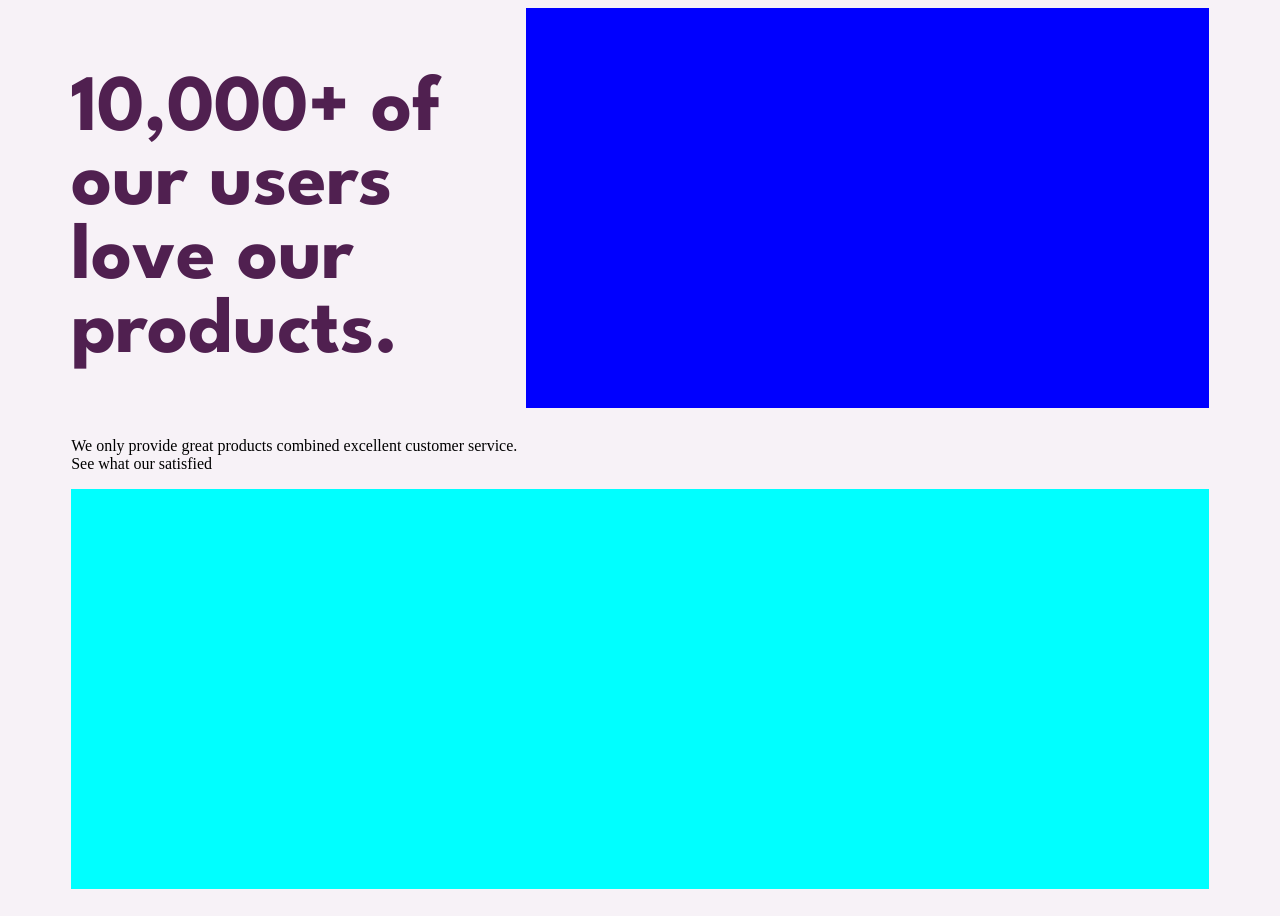
==== index.html @ 086ba493 "First commit" ====
<!DOCTYPE html>
<html lang="en">

<head>
  <meta charset="UTF-8" />
  <meta name="viewport" content="width=device-width, initial-scale=1.0" />
  <!-- displays site properly based on user's device -->

  <link rel="icon" type="image/png" sizes="32x32" href="./images/favicon-32x32.png" />
  <link rel="stylesheet" href="css/app.css">

  <title>Frontend Mentor | Social proof section</title>
</head>

<body>

  <section>
    <!-- Container -->
    <div class="container">
      <!-- Top flex row -->
      <div class="flex_row">
        <div class="left_col">
          <h1 class="lead_text dark_magenta_text fs_80">10,000+ of our users love our products.</h1>
          <p>We only provide great products combined excellent customer service. See what our satisfied </p>
        </div>
        <div class="col bg_blue">

        </div>
      </div>
      <!-- Bottom flex row -->
      <div class="flex_row">
        <div class="col bg_cyan">

        </div>
      </div>

    </div>
  </section>


</body>

</html>
---- css/app.css ----
/* Fonts */
@import url('https://fonts.googleapis.com/css2?family=League+Spartan:wght@100..900&display=swap');
/* Fonts */

* {
  border: 0px;
  padding: 0px;
  box-sizing: border-box;
}
body {
  width: auto;
  height: 100vh;
  background-color: var(--Light-Grayish-Magenta);
}
/* Container */
.container {
  width: min(90%, 1440px);
  margin: auto;
}
/* Row */
.flex_row {
  display: flex;
  flex-wrap: wrap;
}
/* Var colors */


:root {
  /* Primary */
  --Dark-Magenta: hsl(300, 43%, 22%);
  --Soft-Pink: hsl(333, 80%, 67%);

  /* Neutral */
  --Dark-Grayish-Magenta: hsl(303, 10%, 53%);
  --Light-Grayish-Magenta: hsl(300, 24%, 96%);
  --White: hsl(0, 0%, 100%);
}
/* Var colors */

/* Font size */
.fs_16 {
  font-size: 1rem;
}
.fs_18{
    font-size: 1.125rem;
}
.fs_20{
    font-size: 1.25rem;
}
.fs_22{
    font-size: 1.375rem;
}
.fs_24{
    font-size: 1.5rem;
}
.fs_30{
    font-size: 1.875rem;
}
.fs_80{
    font-size: 5rem;
}
/* Margins */
.mt_1 {
  margin-top: 1rem;
}
.mt_2 {
  margin-top: 2rem;
}
.mt_3 {
  margin-top: 3rem;
}
.mt_4 {
    margin-top: 4rem;
}
.mt_5{
    margin-top: 5rem;
}

/* Margins */

/* Padding */

/* Padding */

/* Typography */
.lead_text{
    font-family: "League Spartan", sans-serif;
}
.dark_magenta_text{
    color: var(--Dark-Magenta);
}
/*  */
.red {
  border: 1px solid red;
}
.blue {
  border: 1px solid red;
}

.left_col {
  width: 40%;
  height: auto;
}
.bg_blue {
  width: 60%;
  height: 400px;
  background-color: blue;
}
.bg_cyan {
  width: 100%;
  height: 400px;
  background-color: cyan;
}

/* Responsive */
@media (max-width: 768px) {
  .container {
  width: min(90%, 768px);
  margin: auto;
  }
  .flex_row {
    display: row;
    flex-direction: column;
  }
  .col {
    width: 100%;
  }
}
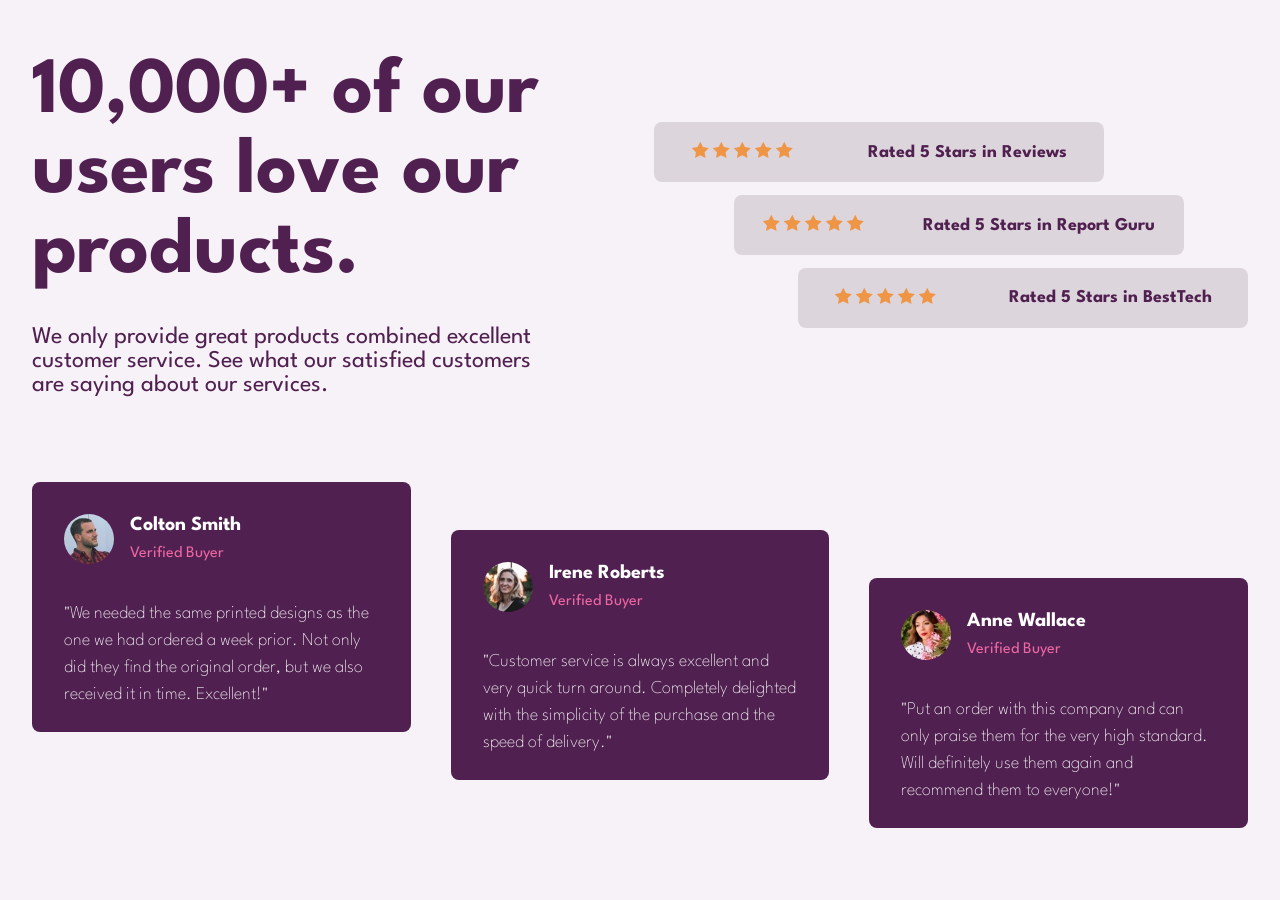
==== commit 01643a17: "I am working on the responsiveness" ====
--- a/index.html
+++ b/index.html
@@ -10,34 +10,130 @@
   <link rel="stylesheet" href="css/app.css">
 
   <title>Frontend Mentor | Social proof section</title>
+
 </head>
 
 <body>
+  <!-- Container -->
+  <div class="container">
+    <!-- Top row -->
+    <div class="flex_wrapper">
+      <!-- Left column -->
+      <div class="left_col">
+        <h1 class="lead_text dark_magenta_text fs_80 fw_600">10,000+ of our users love our products.</h1>
+        <p class="sub_text dark_magenta_text fs_24 fw_400 mt_2">We only provide great products combined excellent
+          customer
+          service. See what our satisfied customers are saying about our services.</p>
+      </div>
 
-  <section>
-    <!-- Container -->
-    <div class="container">
-      <!-- Top flex row -->
-      <div class="flex_row">
-        <div class="left_col">
-          <h1 class="lead_text dark_magenta_text fs_80">10,000+ of our users love our products.</h1>
-          <p>We only provide great products combined excellent customer service. See what our satisfied </p>
+      <!-- Right column -->
+      <div class="right_col">
+        <!-- Rating -->
+        <!-- 1 -->
+        <div class="rating">
+          <div class="col_1">
+            <img src="./images/icon-star.svg" alt="star icon" class="star_icon">
+            <img src="./images/icon-star.svg" alt="star icon" class="star_icon">
+            <img src="./images/icon-star.svg" alt="star icon" class="star_icon">
+            <img src="./images/icon-star.svg" alt="star icon" class="star_icon">
+            <img src="./images/icon-star.svg" alt="star icon" class="star_icon">
+          </div>
+          <div class="col_1">
+            <p class="dark_magenta_text fs_18 fw_700">Rated 5 Stars in Reviews</p>
+          </div>
         </div>
-        <div class="col bg_blue">
+        <!-- 1 -->
 
+        <!-- 2 -->
+        <div class="rating">
+          <div class="col_1">
+            <img src="./images/icon-star.svg" alt="star icon" class="star_icon">
+            <img src="./images/icon-star.svg" alt="star icon" class="star_icon">
+            <img src="./images/icon-star.svg" alt="star icon" class="star_icon">
+            <img src="./images/icon-star.svg" alt="star icon" class="star_icon">
+            <img src="./images/icon-star.svg" alt="star icon" class="star_icon">
+          </div>
+          <div class="col_1">
+            <p class="dark_magenta_text fs_18 fw_700">Rated 5 Stars in Report Guru</p>
+          </div>
+        </div>
+        <!-- 2 -->
+
+        <!-- 3 -->
+        <div class="rating">
+          <div class="col_1">
+            <img src="./images/icon-star.svg" alt="star icon" class="star_icon">
+            <img src="./images/icon-star.svg" alt="star icon" class="star_icon">
+            <img src="./images/icon-star.svg" alt="star icon" class="star_icon">
+            <img src="./images/icon-star.svg" alt="star icon" class="star_icon">
+            <img src="./images/icon-star.svg" alt="star icon" class="star_icon">
+          </div>
+          <div class="col_1">
+            <p class="dark_magenta_text fs_18 fw_700">Rated 5 Stars in BestTech</p>
+          </div>
+          <!-- 3 -->
         </div>
       </div>
-      <!-- Bottom flex row -->
-      <div class="flex_row">
-        <div class="col bg_cyan">
+    </div>
 
+    <!-- Bottom row -->
+    <!-- This column wraps the review cards -->
+    <div class="col_wrapper">
+      <!-- Review card -->
+
+      <!-- Colton -->
+      <div class="review_card">
+        <!-- User info -->
+        <div class="user_info">
+          <div class="col">
+            <img src="./images/image-colton.jpg" width="" alt="">
+          </div>
+          <div class="col">
+            <h6 class="text_white fs_20">Colton Smith</h6>
+            <p class="soft_pink_text fs_16 mt_1">Verified Buyer</p>
+          </div>
         </div>
+
+        <!-- Review text -->
+        <p class="text_white fs_18 fw_100 mt_2">"We needed the same printed designs as the one we had ordered a week prior. Not only did they find the original order, but we also received it in time. Excellent!"</p>
       </div>
+      <!--  -->
 
+      <!-- Irene -->
+      <div class="review_card">
+        <div class="user_info">
+          <div class="col">
+            <img src="./images/image-irene.jpg" width="" alt="">
+          </div>
+          <div class="col">
+            <h6 class="text_white fs_20">Irene Roberts</h6>
+            <p class="soft_pink_text fs_16 mt_1">Verified Buyer</p>
+          </div>
+        </div>
+
+        <!-- Review text -->
+        <p class="text_white fw_100 fs_18 mt_2">"Customer service is always excellent and very quick turn around. Completely delighted with the simplicity of the purchase and the speed of delivery."</p>
+      </div>
+      <!--  -->
+
+      <!-- Anne -->
+      <div class="review_card">
+        <div class="user_info">
+          <div class="col">
+            <img src="./images/image-anne.jpg" width="" alt="">
+          </div>
+          <div class="col">
+            <h6 class="text_white fs_20">Anne Wallace</h6>
+            <p class="soft_pink_text fs_16 mt_1">Verified Buyer</p>
+          </div>
+        </div>
+
+        <!-- Review text -->
+        <p class="text_white fw_100 fs_18 mt_2">"Put an order with this company and can only praise them for the very high standard. Will definitely use them again and recommend them to everyone!"</p>
+      </div>
+      <!--  -->
     </div>
-  </section>
-
-
+  </div>
 </body>
 
 </html>
--- a/css/app.css
+++ b/css/app.css
@@ -1,128 +1,200 @@
-/* Fonts */
-@import url('https://fonts.googleapis.com/css2?family=League+Spartan:wght@100..900&display=swap');
-/* Fonts */
-
-* {
-  border: 0px;
-  padding: 0px;
+/* Font */
+@import url("https://fonts.googleapis.com/css2?family=League+Spartan:wght@100..900&display=swap");
+
+body {
+  font-family: "League Spartan", sans-serif;
+  background-color: var(--Light-Grayish-Magenta);
+  height: 100vh;
+}
+*,
+*::before,
+*::after {
+  margin: 0;
+  padding: 0;
   box-sizing: border-box;
 }
-body {
-  width: auto;
-  height: 100vh;
-  background-color: var(--Light-Grayish-Magenta);
-}
-/* Container */
-.container {
-  width: min(90%, 1440px);
-  margin: auto;
-}
-/* Row */
-.flex_row {
-  display: flex;
-  flex-wrap: wrap;
-}
-/* Var colors */
-
-
+
+/* Variables */
 :root {
-  /* Primary */
-  --Dark-Magenta: hsl(300, 43%, 22%);
+  /* Primary colors */
+  --Very-Dark-Magenta: hsl(300, 43%, 22%);
   --Soft-Pink: hsl(333, 80%, 67%);
 
-  /* Neutral */
+  /* Neutral colors */
   --Dark-Grayish-Magenta: hsl(303, 10%, 53%);
   --Light-Grayish-Magenta: hsl(300, 24%, 96%);
   --White: hsl(0, 0%, 100%);
-}
-/* Var colors */
-
+
+  /* Background */
+  --bg-dark-magenta: hsl(303, 10%, 85%);
+}
+/* Container */
+.container {
+  max-width: 1440px;
+  margin: auto;
+}
+/* Variables */
+
+/* Margin */
+.mt_1 {
+  margin-top: 0.5rem;
+}
+.mt_2 {
+  margin-top: 2rem;
+}
 /* Font size */
 .fs_16 {
-  font-size: 1rem;
-}
-.fs_18{
-    font-size: 1.125rem;
-}
-.fs_20{
-    font-size: 1.25rem;
-}
-.fs_22{
-    font-size: 1.375rem;
-}
-.fs_24{
-    font-size: 1.5rem;
-}
-.fs_30{
-    font-size: 1.875rem;
-}
-.fs_80{
-    font-size: 5rem;
-}
-/* Margins */
-.mt_1 {
-  margin-top: 1rem;
-}
-.mt_2 {
-  margin-top: 2rem;
-}
-.mt_3 {
-  margin-top: 3rem;
-}
-.mt_4 {
-    margin-top: 4rem;
-}
-.mt_5{
-    margin-top: 5rem;
-}
-
-/* Margins */
-
-/* Padding */
-
-/* Padding */
+  font-size: 16px;
+}
+.fs_18 {
+  font-size: 1.125rem;
+}
+.fs_20 {
+  font-size: 1.25rem;
+}
+.fs_24 {
+  font-size: 1.5rem;
+}
+.fs_80 {
+  font-size: 5rem;
+}
+
+/* Font weight */
+.fw_100 {
+  font-weight: 100;
+}
+.fw_400 {
+  font-weight: 400;
+}
+.fw_500 {
+  font-weight: 500;
+}
+.fw_700 {
+  font-weight: 700;
+}
 
 /* Typography */
-.lead_text{
-    font-family: "League Spartan", sans-serif;
-}
-.dark_magenta_text{
-    color: var(--Dark-Magenta);
-}
-/*  */
-.red {
-  border: 1px solid red;
-}
-.blue {
-  border: 1px solid red;
-}
-
+.lead_text {
+  font-family: "League Spartan", sans-serif;
+}
+.sub_text {
+  font-family: "League Spartan", sans-serif;
+}
+.dark_magenta_text {
+  color: var(--Very-Dark-Magenta);
+}
+.text_white {
+  color: var(--White);
+}
+.soft_pink_text {
+  color: var(--Soft-Pink);
+}
+
+.flex_wrapper {
+  width: 100%;
+  height: 450px;
+  display: flex;
+  justify-content: space-around;
+  align-items: center;
+  padding: 2rem;
+  gap: 3rem;
+}
 .left_col {
-  width: 40%;
+  width: 45%;
   height: auto;
-}
-.bg_blue {
-  width: 60%;
-  height: 400px;
-  background-color: blue;
-}
-.bg_cyan {
+  line-height: 1;
+}
+.right_col {
+  width: 55%;
+  height: auto;
+  display: flex;
+  flex-direction: column;
+  align-items: end;
+  gap: 0.8rem;
+}
+.rating {
+  width: 70%;
+  height: 60px;
+  background-color: var(--bg-dark-magenta);
+  display: flex;
+  justify-content: space-around;
+  align-items: center;
+  border-radius: 8px;
+}
+.right_col .rating:nth-child(1) {
+  margin-right: 9rem;
+}
+.right_col .rating:nth-child(2) {
+  margin-right: 4rem;
+}
+.col_wrapper {
   width: 100%;
   height: 400px;
-  background-color: cyan;
-}
-
+  display: flex;
+  justify-content: center;
+  align-items: flex-start;
+  gap: 2.5rem;
+  padding: 2rem;
+}
+.review_card {
+  width: 33.3%;
+  height: 250px;
+  background-color: var(--Very-Dark-Magenta);
+  border-radius: 8px;
+  padding: 2rem;
+}
+.review_card p {
+  line-height: 1.5;
+}
+.col_wrapper .review_card:nth-child(2) {
+  margin-top: 3rem;
+}
+.col_wrapper .review_card:nth-child(3) {
+  margin-top: 6rem;
+}
+.user_info {
+  display: flex;
+  align-items: center;
+}
+.user_info img {
+  width: 50px;
+  height: 50px;
+  border-radius: 50%;
+  margin-right: 1rem;
+}
 /* Responsive */
 @media (max-width: 768px) {
+  /* Container */
   .container {
-  width: min(90%, 768px);
-  margin: auto;
-  }
-  .flex_row {
-    display: row;
+    width: 100%;
+    margin: auto;
+  }
+  /* Flex wrapper */
+  .flex_wrapper {
+    width: 100%;
+    height: 100dvh;
+    display: flex;
     flex-direction: column;
-  }
-  .col {
-    width: 100%;
-  }
-}
+    align-items: center;
+    gap: 3rem;
+  }
+  /* Left col */
+  .left_col {
+    width: 100%;
+    height: auto;
+    line-height: 1;
+  }
+  /* Right col */
+  .right_col {
+    width: 100%;
+    height: auto;
+    display: flex;
+    flex-direction: column;
+    align-items: end;
+    gap: 0.8rem;
+  }
+  .flex_wrapper h1 {
+    font-size: 3rem;
+    text-align: center;
+  }
+}
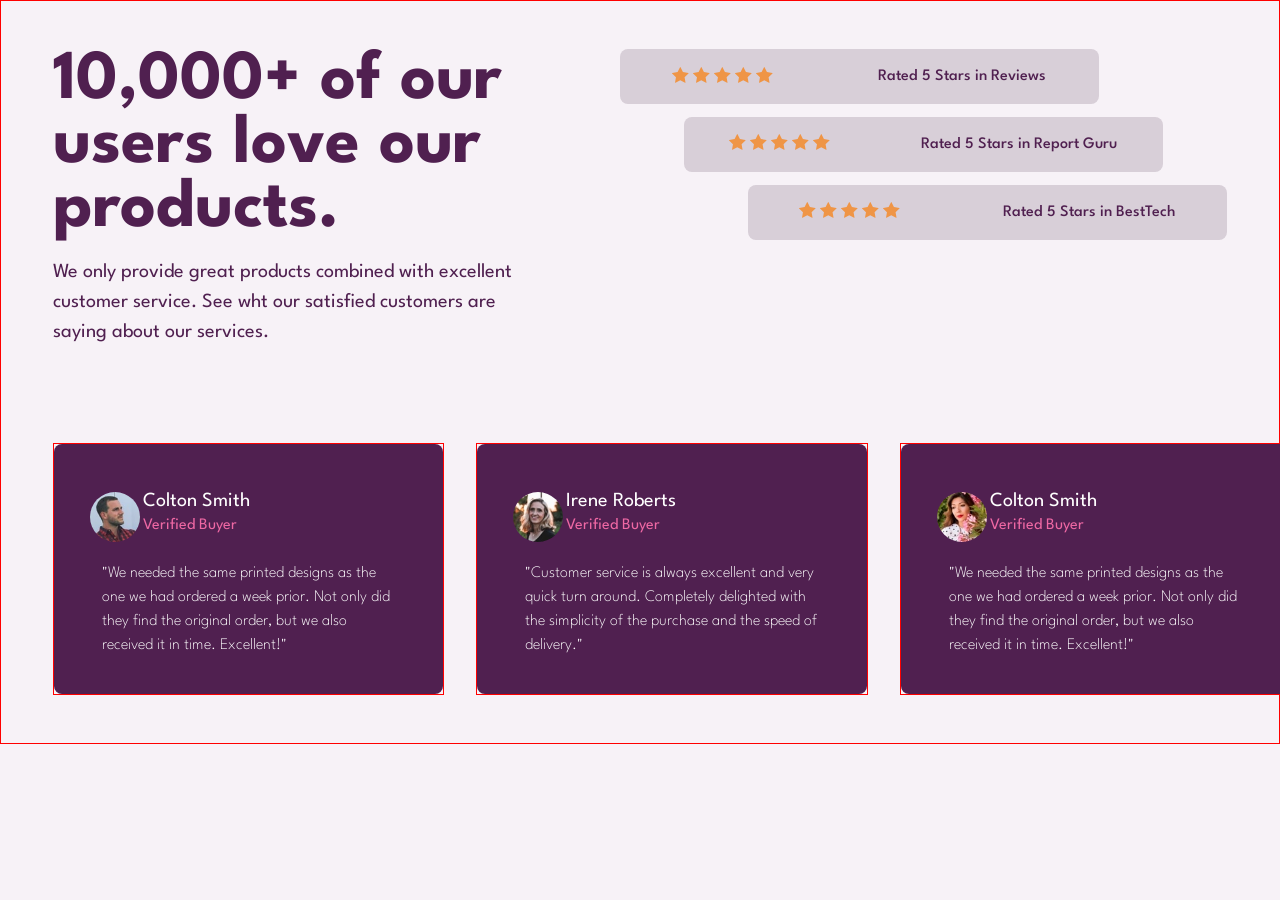
==== commit ee665fb2: "I created custom CSS for better responsiveness" ====
--- a/index.html
+++ b/index.html
@@ -4,136 +4,150 @@
 <head>
   <meta charset="UTF-8" />
   <meta name="viewport" content="width=device-width, initial-scale=1.0" />
+
   <!-- displays site properly based on user's device -->
 
   <link rel="icon" type="image/png" sizes="32x32" href="./images/favicon-32x32.png" />
   <link rel="stylesheet" href="css/app.css">
+  <link rel="stylesheet" href="css/custom.css">
 
   <title>Frontend Mentor | Social proof section</title>
+
 
 </head>
 
 <body>
-  <!-- Container -->
-  <div class="container">
-    <!-- Top row -->
-    <div class="flex_wrapper">
-      <!-- Left column -->
-      <div class="left_col">
-        <h1 class="lead_text dark_magenta_text fs_80 fw_600">10,000+ of our users love our products.</h1>
-        <p class="sub_text dark_magenta_text fs_24 fw_400 mt_2">We only provide great products combined excellent
-          customer
-          service. See what our satisfied customers are saying about our services.</p>
+
+
+  <!-- User review section -->
+  <section class="red">
+    <div class="container">
+      <!-- Top row -->
+      <div class="row p_5 p_md_0">
+        <!-- Lead text and Sub text -->
+        <div class="col_5 col_md_12 dark_magenta_text">
+          <h1 class="lead_text fw_700 fs_50">10,000+ of our users love our products.</h1>
+          <p class="sub_text fs_20 mt_3">We only provide great products combined with excellent customer service. See
+            wht our satisfied customers are saying about our services.</p>
+        </div>
+
+        <!-- Find rating card and text here -->
+        <div class="col_7 col_md_12">
+          <!-- Rating wrapper -->
+          <div class="rating_wrapper">
+            <!--  -->
+            <div class="rating_card">
+              <!-- Rating star -->
+              <div class="rating_star">
+                <img src="./images/icon-star.svg" alt="Rating star">
+                <img src="./images/icon-star.svg" alt="Rating star">
+                <img src="./images/icon-star.svg" alt="Rating star">
+                <img src="./images/icon-star.svg" alt="Rating star">
+                <img src="./images/icon-star.svg" alt="Rating star">
+              </div>
+              <!-- Rating text -->
+              <div class="rating_text">
+                <p class="dark_magenta_text fw_500">Rated 5 Stars in Reviews</p>
+              </div>
+            </div>
+            <!--  -->
+
+            <!--  -->
+            <div class="rating_card">
+              <!-- Rating star -->
+              <div class="rating_star fw_500">
+                <img src="./images/icon-star.svg" alt="Rating star">
+                <img src="./images/icon-star.svg" alt="Rating star">
+                <img src="./images/icon-star.svg" alt="Rating star">
+                <img src="./images/icon-star.svg" alt="Rating star">
+                <img src="./images/icon-star.svg" alt="Rating star">
+              </div>
+              <!-- Rating text -->
+              <div class="rating_text">
+                <p class="dark_magenta_text fw_500">Rated 5 Stars in Report Guru</p>
+              </div>
+            </div>
+            <!--  -->
+
+            <!--  -->
+            <div class="rating_card">
+              <!-- Rating star -->
+              <div class="rating_star">
+                <img src="./images/icon-star.svg" alt="Rating star">
+                <img src="./images/icon-star.svg" alt="Rating star">
+                <img src="./images/icon-star.svg" alt="Rating star">
+                <img src="./images/icon-star.svg" alt="Rating star">
+                <img src="./images/icon-star.svg" alt="Rating star">
+              </div>
+              <!-- Rating text -->
+              <div class="rating_text">
+                <p class="dark_magenta_text fw_500">Rated 5 Stars in BestTech</p>
+              </div>
+            </div>
+            <!--  -->
+          </div>
+        </div>
       </div>
 
-      <!-- Right column -->
-      <div class="right_col">
-        <!-- Rating -->
-        <!-- 1 -->
-        <div class="rating">
-          <div class="col_1">
-            <img src="./images/icon-star.svg" alt="star icon" class="star_icon">
-            <img src="./images/icon-star.svg" alt="star icon" class="star_icon">
-            <img src="./images/icon-star.svg" alt="star icon" class="star_icon">
-            <img src="./images/icon-star.svg" alt="star icon" class="star_icon">
-            <img src="./images/icon-star.svg" alt="star icon" class="star_icon">
-          </div>
-          <div class="col_1">
-            <p class="dark_magenta_text fs_18 fw_700">Rated 5 Stars in Reviews</p>
+      <!-- Bottom row -->
+      <div class="row  p_5 p_md_0">
+        <div class="review_card_wrapper">
+          <!-- Review card -->
+        <div class="col_4 col_md_12 red">
+          <!-- Colton Smith -->
+          <div class="review_card p_5">
+            <div class="row mb_3">
+              <!-- User info -->
+              <div class="col_2 col_md_3">
+                <img src="./images/image-colton.jpg" alt="Colton Smith">
+              </div>
+              <div class="col_10 col_md_9">
+                <h3 class="white_text fs_20 fw_400">Colton Smith</h3>
+                <p class="soft_pink_text mt_1">Verified Buyer</p>
+              </div>
+            </div>
+            <!-- User review -->
+            <p class="white_text fw_200 lh_1">"We needed the same printed designs as the one we had ordered a week
+              prior. Not only did they find the original order, but we also received it in time. Excellent!"</p>
           </div>
         </div>
-        <!-- 1 -->
 
-        <!-- 2 -->
-        <div class="rating">
-          <div class="col_1">
-            <img src="./images/icon-star.svg" alt="star icon" class="star_icon">
-            <img src="./images/icon-star.svg" alt="star icon" class="star_icon">
-            <img src="./images/icon-star.svg" alt="star icon" class="star_icon">
-            <img src="./images/icon-star.svg" alt="star icon" class="star_icon">
-            <img src="./images/icon-star.svg" alt="star icon" class="star_icon">
-          </div>
-          <div class="col_1">
-            <p class="dark_magenta_text fs_18 fw_700">Rated 5 Stars in Report Guru</p>
+        <!-- Irene Roberts -->
+        <div class="col_4 col_md_12 red">
+          <!-- User info -->
+          <div class="review_card p_5">
+            <div class="row mb_3">
+              <div class="col_2 col_md_3">
+                <img src="./images/image-irene.jpg" alt="Irene Roberts">
+              </div>
+              <div class="col_10 col_md_9">
+                <h3 class="white_text fs_20 fw_400">Irene Roberts</h3>
+                <p class="soft_pink_text mt_1">Verified Buyer</p>
+              </div>
+            </div>
+            <!-- User review -->
+            <p class="white_text fw_200 lh_1">"Customer service is always excellent and very quick turn around. Completely delighted with the simplicity of the purchase and the speed of delivery."</p>
           </div>
         </div>
-        <!-- 2 -->
-
-        <!-- 3 -->
-        <div class="rating">
-          <div class="col_1">
-            <img src="./images/icon-star.svg" alt="star icon" class="star_icon">
-            <img src="./images/icon-star.svg" alt="star icon" class="star_icon">
-            <img src="./images/icon-star.svg" alt="star icon" class="star_icon">
-            <img src="./images/icon-star.svg" alt="star icon" class="star_icon">
-            <img src="./images/icon-star.svg" alt="star icon" class="star_icon">
+        <!-- Anne Wallace -->
+        <div class="col_4 col_md_12 red">
+          <div class="review_card p_5">
+            <div class="row mb_3">
+              <div class="col_2 col_md_3">
+                <img src="./images/image-anne.jpg" alt="Anne Wallace">
+              </div>
+              <div class="col_10 col_md_9">
+                <h3 class="white_text fs_20 fw_400">Colton Smith</h3>
+                <p class="soft_pink_text mt_1">Verified Buyer</p>
+              </div>
+            </div>
+            <p class="white_text fw_200 lh_1">"We needed the same printed designs as the one we had ordered a week
+              prior. Not only did they find the original order, but we also received it in time. Excellent!"</p>
           </div>
-          <div class="col_1">
-            <p class="dark_magenta_text fs_18 fw_700">Rated 5 Stars in BestTech</p>
-          </div>
-          <!-- 3 -->
         </div>
       </div>
     </div>
-
-    <!-- Bottom row -->
-    <!-- This column wraps the review cards -->
-    <div class="col_wrapper">
-      <!-- Review card -->
-
-      <!-- Colton -->
-      <div class="review_card">
-        <!-- User info -->
-        <div class="user_info">
-          <div class="col">
-            <img src="./images/image-colton.jpg" width="" alt="">
-          </div>
-          <div class="col">
-            <h6 class="text_white fs_20">Colton Smith</h6>
-            <p class="soft_pink_text fs_16 mt_1">Verified Buyer</p>
-          </div>
-        </div>
-
-        <!-- Review text -->
-        <p class="text_white fs_18 fw_100 mt_2">"We needed the same printed designs as the one we had ordered a week prior. Not only did they find the original order, but we also received it in time. Excellent!"</p>
-      </div>
-      <!--  -->
-
-      <!-- Irene -->
-      <div class="review_card">
-        <div class="user_info">
-          <div class="col">
-            <img src="./images/image-irene.jpg" width="" alt="">
-          </div>
-          <div class="col">
-            <h6 class="text_white fs_20">Irene Roberts</h6>
-            <p class="soft_pink_text fs_16 mt_1">Verified Buyer</p>
-          </div>
-        </div>
-
-        <!-- Review text -->
-        <p class="text_white fw_100 fs_18 mt_2">"Customer service is always excellent and very quick turn around. Completely delighted with the simplicity of the purchase and the speed of delivery."</p>
-      </div>
-      <!--  -->
-
-      <!-- Anne -->
-      <div class="review_card">
-        <div class="user_info">
-          <div class="col">
-            <img src="./images/image-anne.jpg" width="" alt="">
-          </div>
-          <div class="col">
-            <h6 class="text_white fs_20">Anne Wallace</h6>
-            <p class="soft_pink_text fs_16 mt_1">Verified Buyer</p>
-          </div>
-        </div>
-
-        <!-- Review text -->
-        <p class="text_white fw_100 fs_18 mt_2">"Put an order with this company and can only praise them for the very high standard. Will definitely use them again and recommend them to everyone!"</p>
-      </div>
-      <!--  -->
-    </div>
-  </div>
+  </section>
 </body>
 
 </html>
--- a/css/app.css
+++ b/css/app.css
@@ -1,11 +1,7 @@
-/* Font */
+/* Fonts */
 @import url("https://fonts.googleapis.com/css2?family=League+Spartan:wght@100..900&display=swap");
 
-body {
-  font-family: "League Spartan", sans-serif;
-  background-color: var(--Light-Grayish-Magenta);
-  height: 100vh;
-}
+/*  */
 *,
 *::before,
 *::after {
@@ -14,63 +10,24 @@
   box-sizing: border-box;
 }
 
-/* Variables */
+/*  */
+body {
+  background-color: var(--Light-Grayish-Magenta);
+  font-family: "League Spartan", sans-serif;
+}
+/* Variable classes */
 :root {
-  /* Primary colors */
+  /* Primary */
   --Very-Dark-Magenta: hsl(300, 43%, 22%);
   --Soft-Pink: hsl(333, 80%, 67%);
 
-  /* Neutral colors */
+  /* Neutral */
   --Dark-Grayish-Magenta: hsl(303, 10%, 53%);
   --Light-Grayish-Magenta: hsl(300, 24%, 96%);
   --White: hsl(0, 0%, 100%);
 
   /* Background */
-  --bg-dark-magenta: hsl(303, 10%, 85%);
-}
-/* Container */
-.container {
-  max-width: 1440px;
-  margin: auto;
-}
-/* Variables */
-
-/* Margin */
-.mt_1 {
-  margin-top: 0.5rem;
-}
-.mt_2 {
-  margin-top: 2rem;
-}
-/* Font size */
-.fs_16 {
-  font-size: 16px;
-}
-.fs_18 {
-  font-size: 1.125rem;
-}
-.fs_20 {
-  font-size: 1.25rem;
-}
-.fs_24 {
-  font-size: 1.5rem;
-}
-.fs_80 {
-  font-size: 5rem;
-}
-
-/* Font weight */
-.fw_100 {
-  font-weight: 100;
-}
-.fw_400 {
-  font-weight: 400;
-}
-.fw_500 {
-  font-weight: 500;
-}
-.fw_700 {
-  font-weight: 700;
+  --bg-Dark-Grayish-Magenta: hsl(303, 10%, 83%);
 }
 
 /* Typography */
@@ -79,122 +36,84 @@
 }
 .sub_text {
   font-family: "League Spartan", sans-serif;
+  line-height: 1.5;
+}
+.white_text {
+  color: var(--White);
 }
 .dark_magenta_text {
   color: var(--Very-Dark-Magenta);
 }
-.text_white {
-  color: var(--White);
-}
 .soft_pink_text {
   color: var(--Soft-Pink);
 }
-
-.flex_wrapper {
-  width: 100%;
-  height: 450px;
+.red {
+  border: 1px solid red;
+}
+.blue {
+  border: 1px solid blue;
+}
+/* Rating card */
+.rating_wrapper {
+  display: flex;
+  flex-direction: column;
+  gap: 0.8rem;
+  align-items: flex-end;
+}
+.rating_card {
+  width: 70%;
+  height: 55px;
+  background-color: var(--bg-Dark-Grayish-Magenta);
+  border-radius: 8px;
   display: flex;
   justify-content: space-around;
   align-items: center;
-  padding: 2rem;
-  gap: 3rem;
 }
-.left_col {
-  width: 45%;
-  height: auto;
-  line-height: 1;
+.rating_wrapper .rating_card:nth-child(1) {
+  margin-right: 8rem;
 }
-.right_col {
-  width: 55%;
-  height: auto;
-  display: flex;
-  flex-direction: column;
-  align-items: end;
-  gap: 0.8rem;
-}
-.rating {
-  width: 70%;
-  height: 60px;
-  background-color: var(--bg-dark-magenta);
-  display: flex;
-  justify-content: space-around;
-  align-items: center;
-  border-radius: 8px;
-}
-.right_col .rating:nth-child(1) {
-  margin-right: 9rem;
-}
-.right_col .rating:nth-child(2) {
+.rating_wrapper .rating_card:nth-child(2) {
   margin-right: 4rem;
 }
-.col_wrapper {
-  width: 100%;
-  height: 400px;
+
+/* Review card */
+.review_card_wrapper {
   display: flex;
-  justify-content: center;
-  align-items: flex-start;
-  gap: 2.5rem;
-  padding: 2rem;
+  gap: 2rem;
 }
 .review_card {
-  width: 33.3%;
+  width: 100%;
   height: 250px;
   background-color: var(--Very-Dark-Magenta);
   border-radius: 8px;
-  padding: 2rem;
 }
-.review_card p {
-  line-height: 1.5;
-}
-.col_wrapper .review_card:nth-child(2) {
-  margin-top: 3rem;
-}
-.col_wrapper .review_card:nth-child(3) {
-  margin-top: 6rem;
-}
-.user_info {
-  display: flex;
-  align-items: center;
-}
-.user_info img {
+.review_card img {
   width: 50px;
   height: 50px;
   border-radius: 50%;
-  margin-right: 1rem;
 }
-/* Responsive */
+/* Mobile Responsiveness */
 @media (max-width: 768px) {
-  /* Container */
-  .container {
+  /* Rating card */
+  .rating_card {
     width: 100%;
-    margin: auto;
+    height: 55px;
   }
-  /* Flex wrapper */
-  .flex_wrapper {
-    width: 100%;
-    height: 100dvh;
+  /* Rating wrapper */
+  .rating_wrapper {
+    align-items: center;
+  }
+  .rating_wrapper .rating_card:nth-child(1) {
+    margin-right: 0;
+  }
+  .rating_wrapper .rating_card:nth-child(2) {
+    margin-right: 0;
+  }
+
+  /* Review card */
+  .review_card_wrapper {
     display: flex;
     flex-direction: column;
-    align-items: center;
-    gap: 3rem;
-  }
-  /* Left col */
-  .left_col {
-    width: 100%;
-    height: auto;
-    line-height: 1;
-  }
-  /* Right col */
-  .right_col {
-    width: 100%;
-    height: auto;
-    display: flex;
-    flex-direction: column;
-    align-items: end;
-    gap: 0.8rem;
-  }
-  .flex_wrapper h1 {
-    font-size: 3rem;
-    text-align: center;
+    gap: 2rem;
   }
 }
--- a/css/custom.css
+++ b/css/custom.css
@@ -0,0 +1,236 @@
+/* Container */
+.container {
+  width: 100%;
+  max-width: 1440px;
+  margin: 0 auto;
+  padding-left: 16px;
+  padding-right: 16px;
+}
+
+/* Row */
+.row {
+  display: flex;
+  flex-wrap: wrap;
+  margin-left: -0.75rem;
+  margin-right: -0.75rem;
+}
+
+/* Column */
+.col {
+  flex: 1 0 0%;
+  padding-left: 0.75rem;
+  padding-right: 0.75rem;
+}
+
+/* Fixed column sizes */
+.col_1 {
+  flex: 0 0 8.333%;
+  max-width: 8.333%;
+}
+.col_2 {
+  flex: 0 0 16.666%;
+  max-width: 16.666%;
+}
+.col_3 {
+  flex: 0 0 25%;
+  max-width: 25%;
+}
+.col_4 {
+  flex: 0 0 33.333%;
+  max-width: 33.333%;
+}
+.col_5 {
+  flex: 0 0 41.666%;
+  max-width: 41.666%;
+}
+.col_6 {
+  flex: 0 0 50%;
+  max-width: 50%;
+}
+.col_7 {
+  flex: 0 0 58.333%;
+  max-width: 58.333%;
+}
+.col_8 {
+  flex: 0 0 66.666%;
+  max-width: 66.666%;
+}
+.col_9 {
+  flex: 0 0 75%;
+  max-width: 75%;
+}
+.col-_0 {
+  flex: 0 0 83.333%;
+  max-width: 83.333%;
+}
+.col_11 {
+  flex: 0 0 91.666%;
+  max-width: 91.666%;
+}
+.col_12 {
+  flex: 0 0 100%;
+  max-width: 100%;
+}
+
+/* Font size */
+.fs_16 {
+  font-size: 1rem;
+}
+.fs_18 {
+  font-size: 1.125rem;
+}
+.fs_20 {
+  font-size: 1.25rem;
+}
+.fs_24 {
+  font-size: 1.5rem;
+}
+.fs_30 {
+  font-size: 1.875rem;
+}
+.fs_50 {
+  font-size: 4.375rem;
+}
+
+/* Font weight */
+.fw_200 {
+  font-weight: 200;
+}
+.fw_400 {
+  font-weight: 400;
+}
+.fw_500 {
+  font-weight: 500;
+}
+.fw_700 {
+  font-weight: 700;
+}
+/* Margin */
+.m_0 {
+  margin: 0;
+}
+.m_1 {
+  margin: 0.25rem;
+}
+.m_2 {
+  margin: 0.5rem;
+}
+.m_3 {
+  margin: 1rem;
+}
+.m_4 {
+  margin: 1.5rem;
+}
+.m_5 {
+  margin: 3rem;
+}
+/* directions */
+.mt_1 {
+  margin-top: 0.5rem;
+}
+.mt_3 {
+  margin-top: 1rem;
+}
+.mb_3 {
+  margin-bottom: 1rem;
+}
+.ms_3 {
+  margin-left: 1rem;
+}
+.me_3 {
+  margin-right: 1rem;
+}
+.me_md_0 {
+  margin-right: 0rem;
+}
+/* Padding */
+.p_0 {
+  padding: 0;
+}
+.p_1 {
+  padding: 0.25rem;
+}
+.p_2 {
+  padding: 0.5rem;
+}
+.p_3 {
+  padding: 1rem;
+}
+.p_4 {
+  padding: 1.5rem;
+}
+.p_5 {
+  padding: 3rem;
+}
+
+/* directions */
+.pt_3 {
+  padding-top: 1rem;
+}
+.pb_3 {
+  padding-bottom: 1rem;
+}
+.ps_3 {
+  padding-left: 1rem;
+}
+.pe_3 {
+  padding-right: 1rem;
+}
+
+/* Line height */
+.lh_1 {
+  line-height: 1.5rem;
+}
+
+/* Responsive Columns and Rows */
+@media (max-width: 768px) {
+  .container {
+    padding-left: 32px;
+    padding-right: 32px;
+  }
+  /* Row */
+  /* .row {
+    display: flex;
+    flex-direction: column;
+  } */
+
+  /* Column */
+  .col_md_12 {
+    flex: 0 0 100%;
+    max-width: 100%;
+  }
+  .col_md_6 {
+    flex: 0 0 50%;
+    max-width: 50%;
+  }
+
+  .col_md_4 {
+    flex: 0 0 33.333%;
+    max-width: 33.333%;
+  }
+
+  .col_md_3 {
+    flex: 0 0 25%;
+    max-width: 25%;
+  }
+
+  /* Padding */
+  .p_md_0 {
+    padding: 0;
+  }
+  .p_md_1 {
+    padding: 0.25rem;
+  }
+  .p_md_2 {
+    padding: 0.5rem;
+  }
+  .p_md_3 {
+    padding: 1rem;
+  }
+  .p_md_4 {
+    padding: 1.5rem;
+  }
+  .p_md_5 {
+    padding: 3rem;
+  }
+}
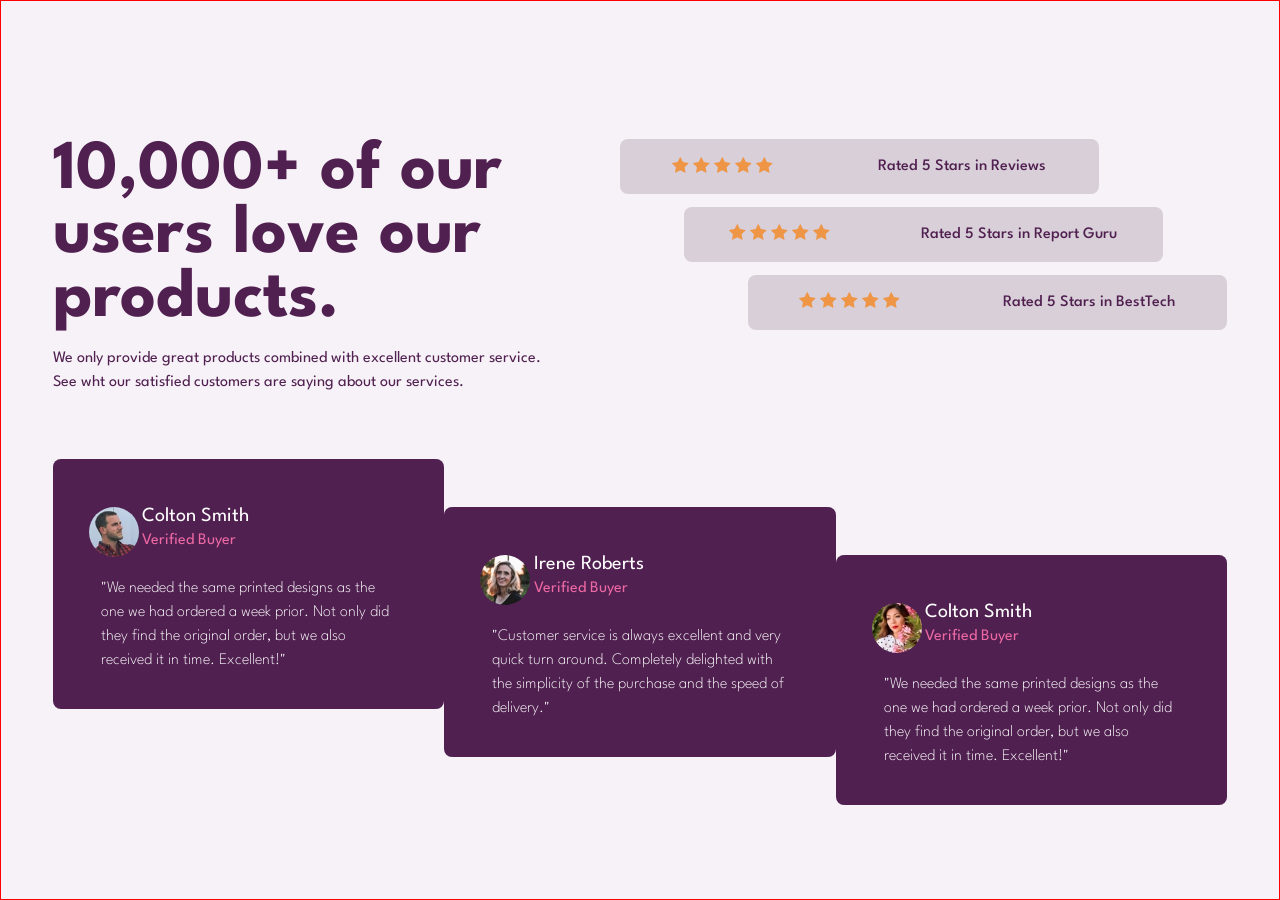
==== commit cc34fcff: "Oh well, lots of redundant/unused classes  from the custom CSS. 🌚" ====
--- a/index.html
+++ b/index.html
@@ -26,8 +26,8 @@
       <div class="row p_5 p_md_0">
         <!-- Lead text and Sub text -->
         <div class="col_5 col_md_12 dark_magenta_text">
-          <h1 class="lead_text fw_700 fs_50">10,000+ of our users love our products.</h1>
-          <p class="sub_text fs_20 mt_3">We only provide great products combined with excellent customer service. See
+          <h1 class="lead_text fw_700">10,000+ of our users love our products.</h1>
+          <p class="sub_text mt_3">We only provide great products combined with excellent customer service. See
             wht our satisfied customers are saying about our services.</p>
         </div>
 
@@ -88,65 +88,69 @@
           </div>
         </div>
       </div>
+    </div>
 
+    <!--  -->
+    <div class="container mt_md_3">
       <!-- Bottom row -->
-      <div class="row  p_5 p_md_0">
-        <div class="review_card_wrapper">
+      <div class="review_card_wrapper">
+        <div class="row px_5 p_md_0">
           <!-- Review card -->
-        <div class="col_4 col_md_12 red">
-          <!-- Colton Smith -->
-          <div class="review_card p_5">
-            <div class="row mb_3">
-              <!-- User info -->
-              <div class="col_2 col_md_3">
-                <img src="./images/image-colton.jpg" alt="Colton Smith">
+          <div class="col_4 col_md_12">
+            <!-- Colton Smith -->
+            <div class="review_card p_5">
+              <div class="row mb_3">
+                <!-- User info -->
+                <div class="col_2 col_md_3">
+                  <img src="./images/image-colton.jpg" alt="Colton Smith">
+                </div>
+                <div class="col_10 col_md_9">
+                  <h3 class="white_text fs_20 fw_400">Colton Smith</h3>
+                  <p class="soft_pink_text mt_1">Verified Buyer</p>
+                </div>
               </div>
-              <div class="col_10 col_md_9">
-                <h3 class="white_text fs_20 fw_400">Colton Smith</h3>
-                <p class="soft_pink_text mt_1">Verified Buyer</p>
+              <!-- User review -->
+              <p class="white_text fw_200 lh_1">"We needed the same printed designs as the one we had ordered a week
+                prior. Not only did they find the original order, but we also received it in time. Excellent!"</p>
+            </div>
+          </div>
+
+          <!-- Irene Roberts -->
+          <div class="col_4 col_md_12">
+            <!-- User info -->
+            <div class="review_card p_5">
+              <div class="row mb_3">
+                <div class="col_2 col_md_3">
+                  <img src="./images/image-irene.jpg" alt="Irene Roberts">
+                </div>
+                <div class="col_10 col_md_9">
+                  <h3 class="white_text fs_20 fw_400">Irene Roberts</h3>
+                  <p class="soft_pink_text mt_1">Verified Buyer</p>
+                </div>
               </div>
+              <!-- User review -->
+              <p class="white_text fw_200 lh_1">"Customer service is always excellent and very quick turn around.
+                Completely delighted with the simplicity of the purchase and the speed of delivery."</p>
             </div>
-            <!-- User review -->
-            <p class="white_text fw_200 lh_1">"We needed the same printed designs as the one we had ordered a week
-              prior. Not only did they find the original order, but we also received it in time. Excellent!"</p>
           </div>
-        </div>
-
-        <!-- Irene Roberts -->
-        <div class="col_4 col_md_12 red">
-          <!-- User info -->
-          <div class="review_card p_5">
-            <div class="row mb_3">
-              <div class="col_2 col_md_3">
-                <img src="./images/image-irene.jpg" alt="Irene Roberts">
+          <!-- Anne Wallace -->
+          <div class="col_4 col_md_12">
+            <div class="review_card p_5">
+              <div class="row mb_3">
+                <div class="col_2 col_md_3">
+                  <img src="./images/image-anne.jpg" alt="Anne Wallace">
+                </div>
+                <div class="col_10 col_md_9">
+                  <h3 class="white_text fs_20 fw_400">Colton Smith</h3>
+                  <p class="soft_pink_text mt_1">Verified Buyer</p>
+                </div>
               </div>
-              <div class="col_10 col_md_9">
-                <h3 class="white_text fs_20 fw_400">Irene Roberts</h3>
-                <p class="soft_pink_text mt_1">Verified Buyer</p>
-              </div>
+              <p class="white_text fw_200 lh_1">"We needed the same printed designs as the one we had ordered a week
+                prior. Not only did they find the original order, but we also received it in time. Excellent!"</p>
             </div>
-            <!-- User review -->
-            <p class="white_text fw_200 lh_1">"Customer service is always excellent and very quick turn around. Completely delighted with the simplicity of the purchase and the speed of delivery."</p>
-          </div>
-        </div>
-        <!-- Anne Wallace -->
-        <div class="col_4 col_md_12 red">
-          <div class="review_card p_5">
-            <div class="row mb_3">
-              <div class="col_2 col_md_3">
-                <img src="./images/image-anne.jpg" alt="Anne Wallace">
-              </div>
-              <div class="col_10 col_md_9">
-                <h3 class="white_text fs_20 fw_400">Colton Smith</h3>
-                <p class="soft_pink_text mt_1">Verified Buyer</p>
-              </div>
-            </div>
-            <p class="white_text fw_200 lh_1">"We needed the same printed designs as the one we had ordered a week
-              prior. Not only did they find the original order, but we also received it in time. Excellent!"</p>
           </div>
         </div>
       </div>
-    </div>
   </section>
 </body>
 
--- a/css/app.css
+++ b/css/app.css
@@ -14,6 +14,13 @@
 body {
   background-color: var(--Light-Grayish-Magenta);
   font-family: "League Spartan", sans-serif;
+}
+section {
+  min-height: 100dvh;
+  display: flex;
+  flex-direction: column;
+  justify-content: center;
+  align-items: center;
 }
 /* Variable classes */
 :root {
@@ -33,6 +40,7 @@
 /* Typography */
 .lead_text {
   font-family: "League Spartan", sans-serif;
+  font-size: 4.375rem;
 }
 .sub_text {
   font-family: "League Spartan", sans-serif;
@@ -78,11 +86,13 @@
 
 /* Review card */
 .review_card_wrapper {
+  width: 100%;
+  height: 350px;
   display: flex;
-  gap: 2rem;
+  gap: ;
 }
 .review_card {
-  width: 100%;
+  width: auto;
   height: 250px;
   background-color: var(--Very-Dark-Magenta);
   border-radius: 8px;
@@ -92,15 +102,39 @@
   height: 50px;
   border-radius: 50%;
 }
+
+.review_card_wrapper .col_4:nth-child(2) {
+  margin-top: 3rem;
+}
+.review_card_wrapper .col_4:nth-child(3) {
+  margin-top: 6rem;
+}
 /* Mobile Responsiveness */
 @media (max-width: 768px) {
+  /* Section */
+  section {
+    margin: 3rem 0rem 3rem 0rem;
+  }
+  /* Typography */
+  .lead_text {
+    font-family: "League Spartan", sans-serif;
+    text-align: center;
+    font-size: 2.8rem;
+  }
+  .sub_text {
+    text-align: center;
+  }
   /* Rating card */
   .rating_card {
     width: 100%;
-    height: 55px;
+    height: 70px;
+    display: grid;
+    align-items: center;
+    text-align: center;
   }
   /* Rating wrapper */
   .rating_wrapper {
+    margin-top: 1rem;
     align-items: center;
   }
   .rating_wrapper .rating_card:nth-child(1) {
@@ -112,8 +146,22 @@
 
   /* Review card */
   .review_card_wrapper {
+    height: auto;
     display: flex;
     flex-direction: column;
-    gap: 2rem;
+    gap: 1rem;
+  }
+  .review_card {
+    width: 100%;
+    height: auto;
+    background-color: var(--Very-Dark-Magenta);
+    border-radius: 8px;
+    margin-top: 1rem;
+  }
+  .review_card_wrapper .col_4:nth-child(2) {
+    margin-top: 0rem;
+  }
+  .review_card_wrapper .col_4:nth-child(3) {
+    margin-top: 0rem;
   }
 }
--- a/css/custom.css
+++ b/css/custom.css
@@ -6,7 +6,6 @@
   padding-left: 16px;
   padding-right: 16px;
 }
-
 /* Row */
 .row {
   display: flex;
@@ -14,14 +13,12 @@
   margin-left: -0.75rem;
   margin-right: -0.75rem;
 }
-
 /* Column */
 .col {
   flex: 1 0 0%;
   padding-left: 0.75rem;
   padding-right: 0.75rem;
 }
-
 /* Fixed column sizes */
 .col_1 {
   flex: 0 0 8.333%;
@@ -140,8 +137,8 @@
 .me_3 {
   margin-right: 1rem;
 }
-.me_md_0 {
-  margin-right: 0rem;
+.mt_md_3 {
+  margin-top: 1rem;
 }
 /* Padding */
 .p_0 {
@@ -176,7 +173,9 @@
 .pe_3 {
   padding-right: 1rem;
 }
-
+.px_5 {
+  padding: 0rem 3rem;
+}
 /* Line height */
 .lh_1 {
   line-height: 1.5rem;
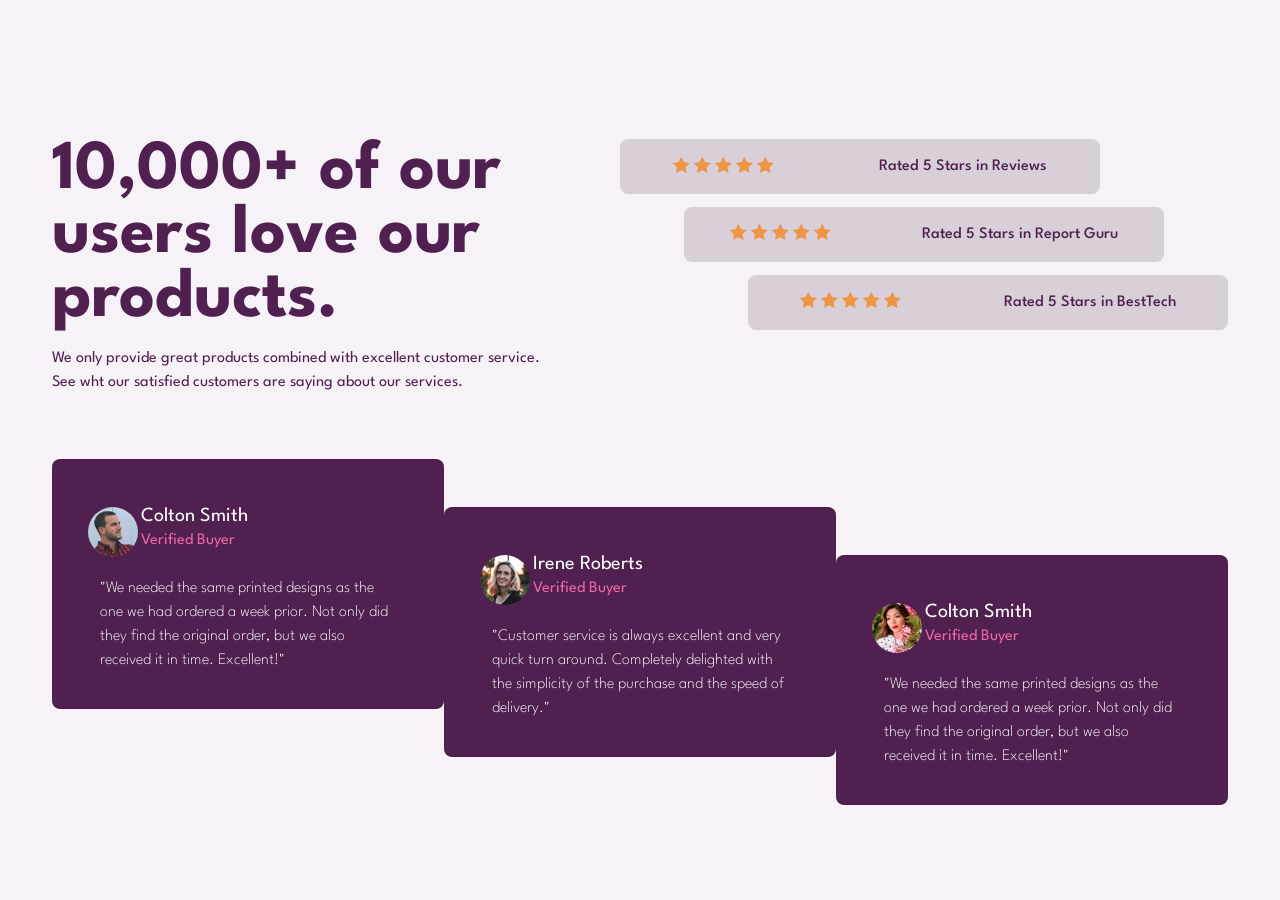
==== commit 03bbe4ae: "I added AOS(animate on scroll) to make the user feel alive" ====
--- a/index.html
+++ b/index.html
@@ -11,6 +11,10 @@
   <link rel="stylesheet" href="css/app.css">
   <link rel="stylesheet" href="css/custom.css">
 
+  <!-- AOS -->
+  <link href="https://unpkg.com/aos@2.3.1/dist/aos.css" rel="stylesheet">
+
+
   <title>Frontend Mentor | Social proof section</title>
 
 
@@ -20,12 +24,12 @@
 
 
   <!-- User review section -->
-  <section class="red">
+  <section>
     <div class="container">
       <!-- Top row -->
       <div class="row p_5 p_md_0">
         <!-- Lead text and Sub text -->
-        <div class="col_5 col_md_12 dark_magenta_text">
+        <div class="col_5 col_md_12 dark_magenta_text" data-aos="fade-right" data-aos-delay="90" data-aos-duration="1000">
           <h1 class="lead_text fw_700">10,000+ of our users love our products.</h1>
           <p class="sub_text mt_3">We only provide great products combined with excellent customer service. See
             wht our satisfied customers are saying about our services.</p>
@@ -36,7 +40,7 @@
           <!-- Rating wrapper -->
           <div class="rating_wrapper">
             <!--  -->
-            <div class="rating_card">
+            <div class="rating_card" data-aos="fade-up" data-aos-delay="70" data-aos-duration="1000">
               <!-- Rating star -->
               <div class="rating_star">
                 <img src="./images/icon-star.svg" alt="Rating star">
@@ -53,7 +57,7 @@
             <!--  -->
 
             <!--  -->
-            <div class="rating_card">
+            <div class="rating_card" data-aos="fade-up" data-aos-delay="90" data-aos-duration="1000">
               <!-- Rating star -->
               <div class="rating_star fw_500">
                 <img src="./images/icon-star.svg" alt="Rating star">
@@ -70,7 +74,7 @@
             <!--  -->
 
             <!--  -->
-            <div class="rating_card">
+            <div class="rating_card" data-aos="fade-up" data-aos-delay="100" data-aos-duration="1000">
               <!-- Rating star -->
               <div class="rating_star">
                 <img src="./images/icon-star.svg" alt="Rating star">
@@ -98,7 +102,7 @@
           <!-- Review card -->
           <div class="col_4 col_md_12">
             <!-- Colton Smith -->
-            <div class="review_card p_5">
+            <div class="review_card p_5" data-aos="fade-up" data-aos-delay="70" data-aos-duration="1000">
               <div class="row mb_3">
                 <!-- User info -->
                 <div class="col_2 col_md_3">
@@ -118,7 +122,7 @@
           <!-- Irene Roberts -->
           <div class="col_4 col_md_12">
             <!-- User info -->
-            <div class="review_card p_5">
+            <div class="review_card p_5" data-aos="fade-up" data-aos-delay="90" data-aos-duration="1000">
               <div class="row mb_3">
                 <div class="col_2 col_md_3">
                   <img src="./images/image-irene.jpg" alt="Irene Roberts">
@@ -135,7 +139,7 @@
           </div>
           <!-- Anne Wallace -->
           <div class="col_4 col_md_12">
-            <div class="review_card p_5">
+            <div class="review_card p_5" data-aos="fade-up" data-aos-delay="100" data-aos-duration="1000">
               <div class="row mb_3">
                 <div class="col_2 col_md_3">
                   <img src="./images/image-anne.jpg" alt="Anne Wallace">
@@ -152,6 +156,13 @@
         </div>
       </div>
   </section>
+
+
+  <!-- JS -->
+  <script src="https://unpkg.com/aos@2.3.1/dist/aos.js"></script>
+  <script>
+    AOS.init();
+  </script>
 </body>
 
 </html>
